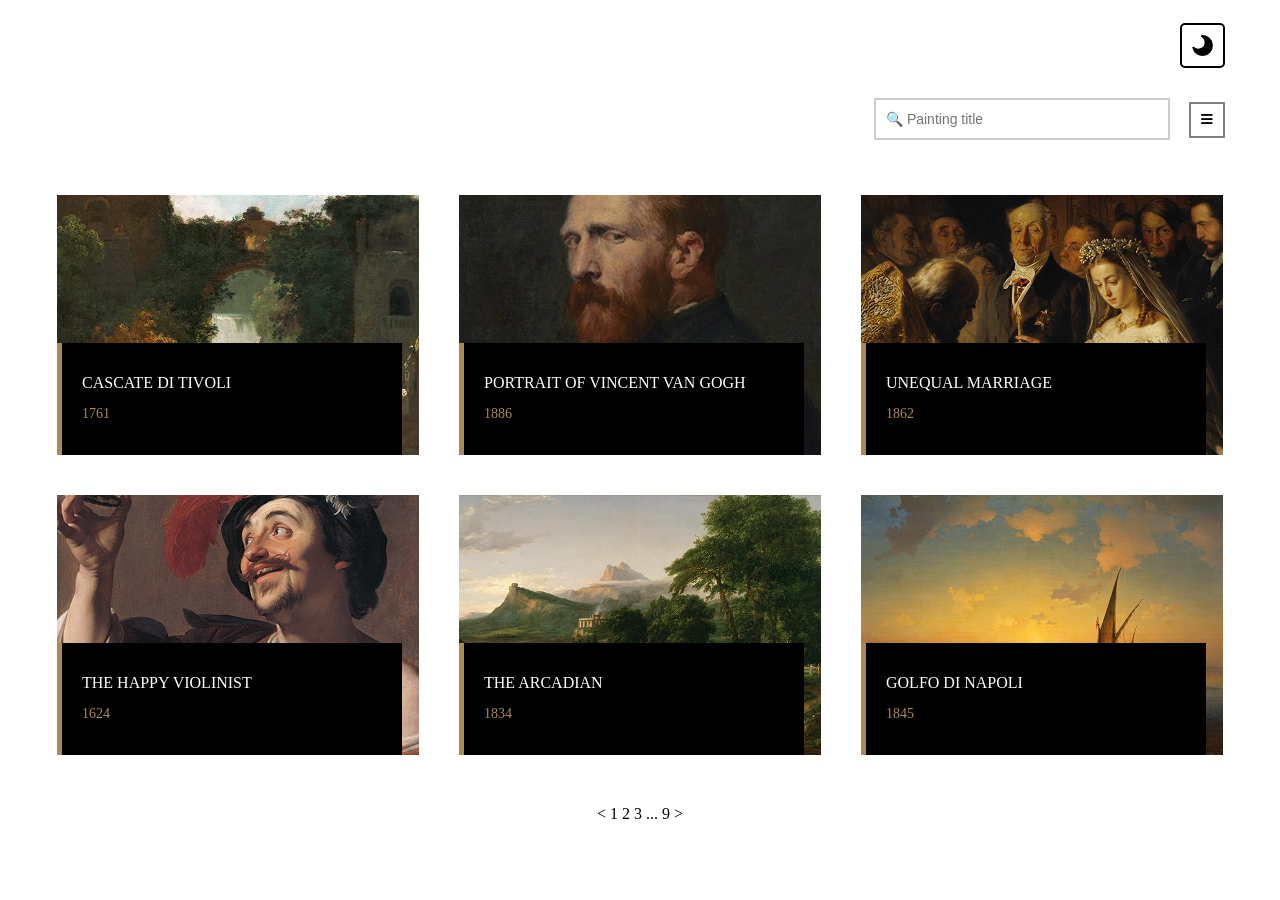
==== index.html @ eb7210d4 "Add files via upload" ====
<!DOCTYPE html>
<html lang="ru">
<head>
    <meta charset="UTF-8">
    <title>Галерея</title>
    <link href='https://fonts.googleapis.com/css?family=Cormorant SC' rel='stylesheet'>
    <link rel="stylesheet" href="style.css">
    <link rel="stylesheet" href="https://cdnjs.cloudflare.com/ajax/libs/font-awesome/6.5.1/css/all.min.css">
</head>
<body>
    <!-- кнопка темы -->
    <div class="top-container">
        <button id="themeBtn" onclick="changeTheme()">
            <img src="media/moon.svg" width="25" id="icon">
        </button>
    </div>
    
    <!-- поиск -->
    <div class="top-container">
        <input type="text" class="search" placeholder="&#128269; Painting title">
        <button class="menu" onclick="toggleMenu()">
            <i class="fas fa-bars"></i>
        </button>
    </div>
    
    <!-- фильтры -->
    <div class="filterBox" id="filterBox" style="display: none;">
        <button class="close" onclick="closeMenu()">x</button>
        <ul>
            <li>ARTIST</li>
            <li>LOCATION</li>
            <li>YEAR</li>
        </ul>
        <a href="#" class="btn">SHOW THE RESULTS</a>
        <a href="#" class="btn2">CLEAR</a>
    </div>
    
    <!-- карточки -->
    <div class="cards">
        
        <div class="card" style="background-image: url('media/image1.png');">
            <div class="info">
                <p class="title">CASCATE DI TIVOLI</p>
                <p class="year">1761</p>
            </div>
        </div>
        
        <div class="card" style="background-image: url('media/image2.png');">
            <div class="info">
                <p class="title">PORTRAIT OF VINCENT VAN GOGH</p>
                <p class="year">1886</p>
            </div>
        </div>
        
        <div class="card" style="background-image: url('media/image3.png');">
            <div class="info">
                <p class="title">UNEQUAL MARRIAGE</p>
                <p class="year">1862</p>
            </div>
        </div>
        
        <div class="card" style="background-image: url('media/image4.png');">
            <div class="info">
                <p class="title">THE HAPPY VIOLINIST</p>
                <p class="year">1624</p>
            </div>
        </div>
        
        <div class="card" style="background-image: url('media/image5.png');">
            <div class="info">
                <p class="title">THE ARCADIAN</p>
                <p class="year">1834</p>
            </div>
        </div>
        
        <div class="card" style="background-image: url('media/image6.png');">
            <div class="info">
                <p class="title">GOLFO DI NAPOLI</p>
                <p class="year">1845</p>
            </div>
        </div>
        
    </div>
    
    <div style="text-align: center; margin: 50px;">
        <p>&lt; 1 2 3 ... 9 &gt;</p>
    </div>
    
    <script src="script.js"></script>
</body>
</html>
---- style.css ----
/* контейнер сверху */
.top-container {
    max-width: 1170px;
    margin: 0 auto;
    padding: 15px 20px;
    text-align: right;
}

/* кнопка */
#themeBtn {
    background: white;
    border: 2px solid black;
    border-radius: 5px;
    cursor: pointer;
    padding: 8px;
    width: 45px;
    height: 45px;
}

#themeBtn:hover {
    background: gray;
}

/* поиск */
.search {
    height: 36px;
    width: 280px;
    font-size: 14px;
    padding-left: 10px;
    border: 2px solid #ccc;
}

.menu {
    height: 36px;
    width: 36px;
    background: white;
    border: 2px solid gray;
    cursor: pointer;
    margin-left: 15px;
}

.menu:hover {
    background: gray;
}

/* фильтры */
.filterBox {
    position: fixed;
    right: 0;
    top: 0;
    height: 100%;
    width: 380px;
    background: white;
    padding: 30px;
}

.close {
    position: absolute;
    right: 20px;
    top: 20px;
    width: 36px;
    height: 36px;
    border: 2px solid #ccc;
    background: white;
    cursor: pointer;
}

.filterBox ul {
    list-style: none;
    margin-top: 80px;
}

.filterBox li {
    padding: 25px 0;
    border-bottom: 1px solid #eee;
    cursor: pointer;
}

.filterBox li:hover {
    color: #AB8956;
}

.btn {
    display: block;
    margin-top: 40px;
    padding: 15px;
    text-align: center;
    border: 2px solid #AB8956;
    color: #AB8956;
    text-decoration: none;
}

.btn:hover {
    background: #AB8956;
    color: white;
}

.btn2 {
    display: block;
    margin-top: 15px;
    padding: 15px;
    text-align: center;
    border: 2px solid #AB8956;
    color: #AB8956;
    text-decoration: none;
}

.btn2:hover {
    background: #AB8956;
    color: white;
}

/* карточки */
.cards {
    display: flex;
    flex-wrap: wrap;
    justify-content: center;
    gap: 40px;
    max-width: 1200px;
    margin: 40px auto;
}

.card {
    width: 362px;
    height: 260px;
    background-size: cover;
    background-position: center;
    display: flex;
    align-items: flex-end;
}

.card:hover {
    transform: scale(0.98);
    border: 5px solid #AB8956;
    border-radius: 15px;
}

.info {
    width: 300px;
    height: 82px;
    background: black;
    color: white;
    padding: 15px 20px;
    border-left: 5px solid #AB8956;
}

.title {
    font-size: 16px;
    margin-bottom: 8px;
}

.year {
    color: #AB8956;
    font-size: 14px;
}

/* темная тема */
body.dark {
    background-color: black !important;
    color: white !important;
}

body.dark #themeBtn {
    background: #333 !important;
    border-color: #555 !important;
}

body.dark .search {
    background: black !important;
    color: white !important;
    border-color: #444 !important;
}

body.dark .menu {
    background: #222 !important;
    border-color: #666 !important;
    color: white !important;
}

body.dark .filterBox {
    background: #1a1a1a !important;
    color: white !important;
}

body.dark .card .info {
    background: black !important;
}
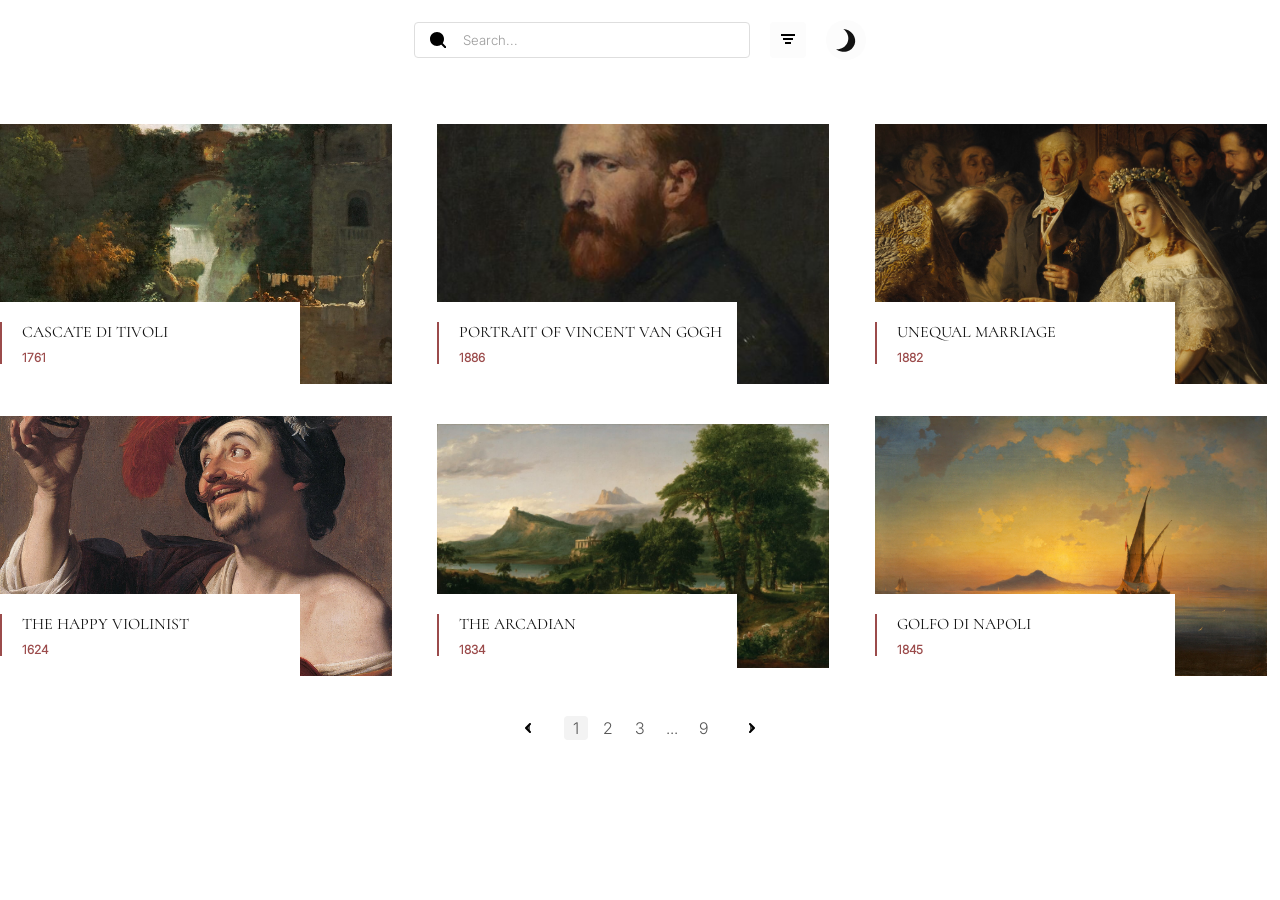
==== commit 4d524119: "Add files via upload" ====
--- a/index.html
+++ b/index.html
@@ -2,90 +2,296 @@
 <html lang="ru">
 <head>
     <meta charset="UTF-8">
-    <title>Галерея</title>
-    <link href='https://fonts.googleapis.com/css?family=Cormorant SC' rel='stylesheet'>
-    <link rel="stylesheet" href="style.css">
-    <link rel="stylesheet" href="https://cdnjs.cloudflare.com/ajax/libs/font-awesome/6.5.1/css/all.min.css">
+    <meta name="viewport" content="width=device-width, initial-scale=1.0">
+    <title>Art Gallery</title>
+    <link rel="stylesheet" href="styles.css">
 </head>
 <body>
-    <!-- кнопка темы -->
-    <div class="top-container">
-        <button id="themeBtn" onclick="changeTheme()">
-            <img src="media/moon.svg" width="25" id="icon">
-        </button>
+
+    <header class="top-bar">
+        <div class="wrap container">
+            <div class="controls">
+                <div class="search-box">
+                    <svg width="16" height="16" viewBox="0 0 16 16" fill="none" xmlns="http://www.w3.org/2000/svg">
+                        <path d="M7 14C10.866 14 14 10.866 14 7C14 3.13401 10.866 0 7 0C3.13401 0 0 3.13401 0 7C0 10.866 3.13401 14 7 14ZM7 12C9.76142 12 12 9.76142 12 7C12 4.23858 9.76142 2 7 2C4.23858 2 2 4.23858 2 7C2 9.76142 4.23858 12 7 12Z" fill="currentColor"/>
+                        <path d="M11.3137 11.3137L15.6569 15.6569" stroke="currentColor" stroke-width="2" stroke-linecap="round"/>
+                    </svg>
+                    <input type="text" placeholder="Search...">
+                </div>
+                
+                <div class="icon-action">
+                    <button id="filter-btn">
+                        <svg width="20" height="20" viewBox="0 0 20 20" fill="none" xmlns="http://www.w3.org/2000/svg">
+                            <path d="M3 5H17V7H3V5ZM5 9H15V11H5V9ZM7 13H13V15H7V13Z" fill="currentColor"/>
+                        </svg>
+                    </button>
+                </div>
+
+                <div class="theme-switch">
+                    <div class="circle-btn">
+                        <button class="btn-theme"></button>
+                    </div>
+                </div>
+            </div>
+        </div>
+    </header>
+
+    <main class="container">
+        <div class="grid">
+            <!-- Card 1 -->
+            <div class="card img-1">
+                <div class="info-panel">
+                    <div class="divider"></div>
+                    <div class="wrapper">
+                        <div class="txt default">
+                            <div class="t-top">Cascate di Tivoli</div>
+                            <div class="t-bot">1761</div>
+                        </div>
+                        <div class="txt hover">
+                            <div class="t-top">Jean-Honore Fragonard</div>
+                            <div class="t-bot">Louvre Museum</div>
+                        </div>
+                    </div>
+                </div>
+                <div class="arrow-indicator">
+                    <svg width="10" height="16" viewBox="0 0 10 16" fill="none" xmlns="http://www.w3.org/2000/svg">
+                        <path d="M1 1L8 8L1 15" stroke="white" stroke-width="2" stroke-linecap="round" stroke-linejoin="round"/>
+                    </svg>
+                </div>
+            </div>
+
+            <!-- Card 2 -->
+            <div class="card img-2">
+                <div class="info-panel">
+                    <div class="divider"></div>
+                    <div class="wrapper">
+                        <div class="txt default">
+                            <div class="t-top">Portrait of Vincent van Gogh</div>
+                            <div class="t-bot">1886</div>
+                        </div>
+                        <div class="txt hover">
+                            <div class="t-top">Jean-Honore Fragonard</div>
+                            <div class="t-bot">Louvre Museum</div>
+                        </div>
+                    </div>
+                </div>
+                <div class="arrow-indicator">
+                    <svg width="10" height="16" viewBox="0 0 10 16" fill="none" xmlns="http://www.w3.org/2000/svg">
+                        <path d="M1 1L8 8L1 15" stroke="white" stroke-width="2" stroke-linecap="round" stroke-linejoin="round"/>
+                    </svg>
+                </div>
+            </div>
+
+            <!-- Card 3 -->
+            <div class="card img-3">
+                <div class="info-panel">
+                    <div class="divider"></div>
+                    <div class="wrapper">
+                        <div class="txt default">
+                            <div class="t-top">Unequal marriage</div>
+                            <div class="t-bot">1882</div>
+                        </div>
+                        <div class="txt hover">
+                            <div class="t-top">Jean-Honore Fragonard</div>
+                            <div class="t-bot">Louvre Museum</div>
+                        </div>
+                    </div>
+                </div>
+                <div class="arrow-indicator">
+                    <svg width="10" height="16" viewBox="0 0 10 16" fill="none" xmlns="http://www.w3.org/2000/svg">
+                        <path d="M1 1L8 8L1 15" stroke="white" stroke-width="2" stroke-linecap="round" stroke-linejoin="round"/>
+                    </svg>
+                </div>
+            </div>
+
+            <!-- Card 4 -->
+            <div class="card img-4">
+                <div class="info-panel">
+                    <div class="divider"></div>
+                    <div class="wrapper">
+                        <div class="txt default">
+                            <div class="t-top">The happy Violinist</div>
+                            <div class="t-bot">1624</div>
+                        </div>
+                        <div class="txt hover">
+                            <div class="t-top">Jean-Honore Fragonard</div>
+                            <div class="t-bot">Louvre Museum</div>
+                        </div>
+                    </div>
+                </div>
+                <div class="arrow-indicator">
+                    <svg width="10" height="16" viewBox="0 0 10 16" fill="none" xmlns="http://www.w3.org/2000/svg">
+                        <path d="M1 1L8 8L1 15" stroke="white" stroke-width="2" stroke-linecap="round" stroke-linejoin="round"/>
+                    </svg>
+                </div>
+            </div>
+
+            <!-- Card 5 -->
+            <div class="card img-5">
+                <div class="info-panel">
+                    <div class="divider"></div>
+                    <div class="wrapper">
+                        <div class="txt default">
+                            <div class="t-top">The Arcadian</div>
+                            <div class="t-bot">1834</div>
+                        </div>
+                        <div class="txt hover">
+                            <div class="t-top">Jean-Honore Fragonard</div>
+                            <div class="t-bot">Louvre Museum</div>
+                        </div>
+                    </div>
+                </div>
+                <div class="arrow-indicator">
+                    <svg width="10" height="16" viewBox="0 0 10 16" fill="none" xmlns="http://www.w3.org/2000/svg">
+                        <path d="M1 1L8 8L1 15" stroke="white" stroke-width="2" stroke-linecap="round" stroke-linejoin="round"/>
+                    </svg>
+                </div>
+            </div>
+
+            <!-- Card 6 -->
+            <div class="card img-6">
+                <div class="info-panel">
+                    <div class="divider"></div>
+                    <div class="wrapper">
+                        <div class="txt default">
+                            <div class="t-top">Golfo di Napoli</div>
+                            <div class="t-bot">1845</div>
+                        </div>
+                        <div class="txt hover">
+                            <div class="t-top">Jean-Honore Fragonard</div>
+                            <div class="t-bot">Louvre Museum</div>
+                        </div>
+                    </div>
+                </div>
+                <div class="arrow-indicator">
+                    <svg width="10" height="16" viewBox="0 0 10 16" fill="none" xmlns="http://www.w3.org/2000/svg">
+                        <path d="M1 1L8 8L1 15" stroke="white" stroke-width="2" stroke-linecap="round" stroke-linejoin="round"/>
+                    </svg>
+                </div>
+            </div>
+        </div>
+
+        <div class="pagination">
+            <ul class="pages">
+                <li class="p-item arrow prev">
+                    <svg width="6" height="10" viewBox="0 0 6 10" fill="none" xmlns="http://www.w3.org/2000/svg">
+                        <path d="M5 1L1 5L5 9" stroke="currentColor" stroke-width="2" stroke-linecap="round" stroke-linejoin="round"/>
+                    </svg>
+                </li>
+                <li class="p-item active"><span>1</span></li>
+                <li class="p-item"><a href="#">2</a></li>
+                <li class="p-item"><a href="#">3</a></li>
+                <li class="p-item dots"><span>...</span></li>
+                <li class="p-item"><a href="#">9</a></li>
+                <li class="p-item arrow next">
+                    <svg width="6" height="10" viewBox="0 0 6 10" fill="none" xmlns="http://www.w3.org/2000/svg">
+                        <path d="M1 1L5 5L1 9" stroke="currentColor" stroke-width="2" stroke-linecap="round" stroke-linejoin="round"/>
+                    </svg>
+                </li>
+            </ul>
+        </div>
+    </main>
+
+    <!-- Filter Overlay -->
+    <div class="overlay" id="filter-overlay">
+        <div class="overlay-head">
+            <button class="close-btn" id="close-filter">
+                <svg width="14" height="14" viewBox="0 0 14 14" fill="none" xmlns="http://www.w3.org/2000/svg">
+                    <path d="M1 1L13 13M1 13L13 1" stroke="currentColor" stroke-width="2" stroke-linecap="round"/>
+                </svg>
+            </button>
+        </div>
+
+        <div class="f-group">
+            <div class="f-header">
+                <span>Artist</span>
+                <div class="toggle-icon"></div>
+            </div>
+            <div class="f-body">
+                <div class="sel-box">
+                    <select>
+                        <option value="" disabled selected>Select the artist</option>
+                        <option value="monet">Claude Monet</option>
+                        <option value="picasso">Pablo Picasso</option>
+                    </select>
+                </div>
+            </div>
+        </div>
+
+        <div class="f-group">
+            <div class="f-header">
+                <span>Location</span>
+                <div class="toggle-icon"></div>
+            </div>
+            <div class="f-body">
+                <div class="sel-box">
+                    <select>
+                        <option value="" disabled selected>Select the location</option>
+                        <option value="louvre">Louvre Museum</option>
+                        <option value="vangogh">Van Gogh Museum</option>
+                        <option value="tretyakov">State Tretyakov Gallery</option>
+                    </select>
+                </div>
+            </div>
+        </div>
+
+        <div class="f-group">
+            <div class="f-header">
+                <span>Years</span>
+                <div class="toggle-icon"></div>
+            </div>
+            <div class="f-body">
+                <div class="year-inputs">
+                    <input type="number" placeholder="From">
+                    <div class="dash">
+                        <svg width="10" height="2" viewBox="0 0 10 2" fill="none" xmlns="http://www.w3.org/2000/svg">
+                            <path d="M0 1H10" stroke="currentColor" stroke-width="2"/>
+                        </svg>
+                    </div>
+                    <input type="number" placeholder="To">
+                </div>
+            </div>
+        </div>
+
+        <div class="overlay-foot">
+            <span class="res-link">Show the results</span>
+            <span class="clear-link">Clear</span>
+        </div>
     </div>
-    
-    <!-- поиск -->
-    <div class="top-container">
-        <input type="text" class="search" placeholder="&#128269; Painting title">
-        <button class="menu" onclick="toggleMenu()">
-            <i class="fas fa-bars"></i>
-        </button>
-    </div>
-    
-    <!-- фильтры -->
-    <div class="filterBox" id="filterBox" style="display: none;">
-        <button class="close" onclick="closeMenu()">x</button>
-        <ul>
-            <li>ARTIST</li>
-            <li>LOCATION</li>
-            <li>YEAR</li>
-        </ul>
-        <a href="#" class="btn">SHOW THE RESULTS</a>
-        <a href="#" class="btn2">CLEAR</a>
-    </div>
-    
-    <!-- карточки -->
-    <div class="cards">
+
+    <script>
+        // Simple JS for interaction (if needed, otherwise structure is ready)
+        const filterBtn = document.getElementById('filter-btn');
+        const closeFilter = document.getElementById('close-filter');
+        const overlay = document.getElementById('filter-overlay');
+        const themeBtn = document.querySelector('.btn-theme');
+        const body = document.body;
+
+        if(filterBtn) {
+            filterBtn.addEventListener('click', () => {
+                overlay.classList.add('active');
+            });
+        }
+
+        if(closeFilter) {
+            closeFilter.addEventListener('click', () => {
+                overlay.classList.remove('active');
+            });
+        }
+
+        if(themeBtn) {
+            themeBtn.addEventListener('click', () => {
+                body.classList.toggle('darkTheme');
+            });
+        }
         
-        <div class="card" style="background-image: url('media/image1.png');">
-            <div class="info">
-                <p class="title">CASCATE DI TIVOLI</p>
-                <p class="year">1761</p>
-            </div>
-        </div>
-        
-        <div class="card" style="background-image: url('media/image2.png');">
-            <div class="info">
-                <p class="title">PORTRAIT OF VINCENT VAN GOGH</p>
-                <p class="year">1886</p>
-            </div>
-        </div>
-        
-        <div class="card" style="background-image: url('media/image3.png');">
-            <div class="info">
-                <p class="title">UNEQUAL MARRIAGE</p>
-                <p class="year">1862</p>
-            </div>
-        </div>
-        
-        <div class="card" style="background-image: url('media/image4.png');">
-            <div class="info">
-                <p class="title">THE HAPPY VIOLINIST</p>
-                <p class="year">1624</p>
-            </div>
-        </div>
-        
-        <div class="card" style="background-image: url('media/image5.png');">
-            <div class="info">
-                <p class="title">THE ARCADIAN</p>
-                <p class="year">1834</p>
-            </div>
-        </div>
-        
-        <div class="card" style="background-image: url('media/image6.png');">
-            <div class="info">
-                <p class="title">GOLFO DI NAPOLI</p>
-                <p class="year">1845</p>
-            </div>
-        </div>
-        
-    </div>
-    
-    <div style="text-align: center; margin: 50px;">
-        <p>&lt; 1 2 3 ... 9 &gt;</p>
-    </div>
-    
-    <script src="script.js"></script>
+        // Accordion logic for filters
+        const headers = document.querySelectorAll('.f-header');
+        headers.forEach(header => {
+            header.addEventListener('click', () => {
+                header.parentElement.classList.toggle('active');
+            });
+        });
+    </script>
 </body>
 </html>
--- a/styles.css
+++ b/styles.css
@@ -0,0 +1,794 @@
+@font-face {
+  font-family: "CormorantSC";
+  src: url(fonts/CormorantSC/CormorantSC-Regular.ttf);
+  font-weight: normal;
+  font-style: normal;
+}
+
+@font-face {
+  font-family: "Inter";
+  src: url(fonts/Inter/Inter_18pt-Light.ttf);
+  font-weight: normal;
+  font-style: normal;
+}
+
+* {
+  margin: 0;
+  padding: 0;
+  box-sizing: border-box;
+}
+
+body {
+  height: 896px;
+  background-color: #ffffff;
+  transition: background-color 0.3s;
+}
+
+/* Dark Theme Overrides with NEW classes */
+body.darkTheme {
+  background-color: #121212;
+}
+
+body.darkTheme .circle-btn {
+  background-color: #1A1818;
+}
+
+body.darkTheme .btn-theme::before {
+  background-image: url(images/ligth-theme-icon.svg);
+}
+
+body.darkTheme .search-box svg {
+  fill: #DEDEDE;
+}
+
+body.darkTheme .search-box input {
+  background-color: #1A1818;
+  border: none;
+  caret-color: #DEDEDE;
+}
+
+body.darkTheme .search-box input::placeholder {
+  color: #575757;
+}
+
+body.darkTheme .search-box input:focus {
+  border: 1px solid #DEDEDE;
+}
+
+body.darkTheme .search-box input:focus::placeholder {
+  color: transparent;
+}
+
+body.darkTheme .icon-action button {
+  background-color: #1A1818;
+}
+
+body.darkTheme .icon-action button svg {
+  fill: #DEDEDE;
+}
+
+body.darkTheme .icon-action button:hover {
+  background-color: rgba(205, 205, 205, 0.05);
+}
+
+body.darkTheme .info-panel {
+  background-color: #121212 !important;
+}
+
+body.darkTheme .info-panel .divider {
+  border-color: #AB8956 !important;
+}
+
+body.darkTheme .info-panel .t-top {
+  color: #DEDEDE !important;
+}
+
+body.darkTheme .info-panel .t-bot {
+  color: #AB8956 !important;
+}
+
+body.darkTheme .arrow-indicator {
+  background-color: #AB8956 !important;
+}
+
+body.darkTheme .p-item:hover {
+  border-color: #575757 !important;
+}
+
+body.darkTheme .p-item a, 
+body.darkTheme .p-item span {
+  color: #DEDEDE !important;
+}
+
+body.darkTheme .p-item.active {
+  background-color: #1A1818;
+}
+
+body.darkTheme .p-item.arrow svg {
+  fill: #DEDEDE;
+}
+
+body.darkTheme .p-item.arrow:hover {
+  background-color: #1A1818;
+}
+
+body.darkTheme .p-item.arrow:hover svg {
+  fill: #ffffff;
+}
+
+body.darkTheme .overlay {
+  background-color: #121212;
+}
+
+body.darkTheme .overlay .close-btn svg {
+  fill: #DEDEDE;
+}
+
+body.darkTheme .overlay .f-header span {
+  color: #DEDEDE;
+}
+
+body.darkTheme .overlay .toggle-icon::before {
+  filter: brightness(0) saturate(100%) invert(80%) sepia(0%) saturate(0%) hue-rotate(256deg) brightness(110%) contrast(98%);
+}
+
+body.darkTheme .overlay .res-link {
+  color: #DEDEDE;
+}
+
+body.darkTheme .overlay .res-link:hover {
+  color: #ffffff;
+}
+
+body.darkTheme .overlay .clear-link {
+  color: #575757;
+}
+
+body.darkTheme .overlay select {
+  background-color: #1A1818 !important;
+  border: none;
+}
+
+body.darkTheme .overlay select:focus {
+  border: 1px solid #DEDEDE !important;
+}
+
+body.darkTheme .overlay select option {
+  color: #DEDEDE !important;
+}
+
+body.darkTheme .overlay select:has(option:checked[disabled]) {
+  color: #575757 !important;
+}
+
+body.darkTheme .overlay input {
+  background-color: #1A1818;
+  border: none !important;
+  color: #DEDEDE !important;
+}
+
+body.darkTheme .overlay input::placeholder {
+  color: #575757 !important;
+}
+
+body.darkTheme .overlay input:focus {
+  border: 1px solid #DEDEDE !important;
+  caret-color: #DEDEDE;
+}
+
+body.darkTheme .overlay .dash svg {
+  fill: #575757 !important;
+}
+
+/* Layout & Header */
+header {
+  width: 100%;
+}
+
+main {
+  width: 100%;
+  margin-top: 44px;
+}
+
+.top-bar {
+  display: flex;
+  justify-content: end;
+  align-items: center;
+  width: 100%;
+  height: 80px;
+}
+
+.wrap {
+  display: flex;
+  max-width: 1336px;
+  margin: 0 auto;
+}
+
+@media (min-width: 768px) and (max-width: 1023px) {
+  .wrap {
+    padding: 0 20px;
+  }
+}
+
+.controls {
+  display: flex;
+  align-items: center;
+  margin-left: auto;
+}
+
+.circle-btn {
+  width: 40px;
+  height: 40px;
+  border-radius: 50%;
+  background-color: #FCFCFC;
+  margin-left: 20px;
+}
+
+@media (min-width: 320px) and (max-width: 767px) {
+  .circle-btn {
+    margin-right: 20px;
+  }
+}
+
+.btn-theme {
+  width: 100%;
+  height: 100%;
+  border: 0;
+  background-color: transparent;
+  cursor: pointer;
+}
+
+.btn-theme::before {
+  content: "";
+  display: block;
+  background: url(images/dark-theme-icon.svg) center center no-repeat;
+  width: 100%;
+  height: 100%;
+}
+
+/* Search & Icons */
+.search-box {
+  display: flex;
+  align-items: center;
+  position: relative;
+  width: 336px;
+  height: 36px;
+}
+
+@media (min-width: 768px) and (max-width: 1023px) {
+  .search-box {
+    width: 296px;
+  }
+}
+
+@media (min-width: 320px) and (max-width: 767px) {
+  .search-box {
+    width: 224px;
+    height: 33px;
+  }
+}
+
+.search-box svg {
+  fill: #575757;
+  position: absolute;
+  left: 16px;
+}
+
+.search-box input {
+  width: 100%;
+  height: 100%;
+  border: 1px solid #DEDEDE;
+  border-radius: 4px;
+  color: #575757;
+  outline: none;
+  padding-left: 48px;
+  font-family: "Inter";
+}
+
+.search-box input::placeholder {
+  color: #9C9C9C;
+  font-weight: 300;
+}
+
+.search-box input:focus {
+  border: 1px solid #575757;
+}
+
+.search-box input:focus::placeholder {
+  color: transparent;
+}
+
+.icon-action {
+  width: 36px;
+  height: 36px;
+  margin-left: 20px;
+}
+
+@media (min-width: 320px) and (max-width: 767px) {
+  .icon-action {
+    margin-right: auto;
+  }
+}
+
+.icon-action button {
+  width: 100%;
+  height: 100%;
+  border: 0;
+  border-radius: 4px;
+  background-color: #FCFCFC;
+  cursor: pointer;
+}
+
+.icon-action button svg {
+  fill: #575757;
+}
+
+.icon-action button:hover, 
+.icon-action button:active {
+  background-color: rgba(18, 18, 18, 0.05);
+}
+
+/* Grid Gallery */
+.grid {
+  display: grid;
+  grid-template-columns: repeat(3, 1fr);
+  gap: 32px;
+  margin: 20px auto;
+}
+
+@media (min-width: 768px) and (max-width: 1023px) {
+  .grid {
+    grid-template-columns: repeat(2, 1fr);
+    gap: 24px;
+  }
+}
+
+@media (min-width: 320px) and (max-width: 767px) {
+  .grid {
+    grid-template-columns: repeat(1, 1fr);
+    gap: 20px;
+  }
+}
+
+.grid .card {
+  display: flex;
+  flex-direction: row;
+  width: 392px;
+  height: 260px;
+  overflow: hidden;
+  transition: background-size 0.4s ease-in-out;
+}
+
+@media (min-width: 768px) and (max-width: 1023px) {
+  .grid .card {
+    width: 352px;
+    height: 220px;
+  }
+}
+
+@media (min-width: 320px) and (max-width: 767px) {
+  .grid .card {
+    width: 280px;
+    height: 185px;
+  }
+}
+
+.grid .card .info-panel {
+  display: flex;
+  align-items: center;
+  width: 300px;
+  height: 82px;
+  margin-top: auto;
+  background-color: #ffffff;
+}
+
+@media (min-width: 768px) and (max-width: 1023px) {
+  .grid .card .info-panel {
+    height: 66px;
+  }
+}
+
+@media (min-width: 320px) and (max-width: 767px) {
+  .grid .card .info-panel {
+    width: 236px;
+    height: 45px;
+  }
+}
+
+.grid .card .info-panel .divider {
+  display: flex;
+  flex-direction: column;
+  width: 0;
+  height: 42px;
+  border-left: 2px solid #9B4B4B;
+}
+
+@media (min-width: 320px) and (max-width: 1023px) {
+  .grid .card .info-panel .divider {
+    display: none;
+  }
+}
+
+.grid .card .info-panel .wrapper {
+  position: relative;
+  height: 42px;
+  display: flex;
+  align-items: center;
+  width: 100%;
+  padding-left: 20px;
+}
+
+.grid .card .info-panel .wrapper .txt {
+  transition: all 0.4s ease-in-out;
+  text-transform: uppercase;
+}
+
+.grid .card .info-panel .wrapper .txt .t-top {
+  color: #121212;
+  font-family: "CormorantSC";
+  font-size: 16px;
+  font-weight: 500;
+}
+
+@media (min-width: 320px) and (max-width: 767px) {
+  .grid .card .info-panel .wrapper .txt .t-top {
+    font-size: 12px;
+  }
+}
+
+.grid .card .info-panel .wrapper .txt .t-bot {
+  color: #9B4B4B;
+  margin-top: 8px;
+  font-family: "Inter";
+  font-size: 12px;
+  font-weight: 700;
+}
+
+@media (min-width: 320px) and (max-width: 767px) {
+  .grid .card .info-panel .wrapper .txt .t-bot {
+    font-size: 8px;
+  }
+}
+
+.grid .card .info-panel .wrapper .hover {
+  position: absolute;
+  left: -240px;
+}
+
+.grid .card .arrow-indicator {
+  display: none;
+  margin-top: auto;
+  width: 24px;
+  height: 66px;
+  background-color: #9B4B4B;
+  align-items: center;
+  justify-content: center;
+}
+
+@media (min-width: 768px) and (max-width: 1023px) {
+  .grid .card .arrow-indicator {
+    display: flex;
+  }
+}
+
+@media (min-width: 320px) and (max-width: 767px) {
+  .grid .card .arrow-indicator {
+    display: flex;
+    height: 45px;
+  }
+}
+
+/* Background Images */
+.grid .img-1 {
+  background: url(images/f49bec9ef94105769c5969db8bc459c20be3a66c.jpg) center center no-repeat;
+  background-size: 100%;
+}
+
+.grid .img-2 {
+  background: url(images/a620c83a30041806c02383698867e6cd4f1f5dd7.png) center center no-repeat;
+  background-size: 100%;
+}
+
+.grid .img-3 {
+  background: url(images/db133ac3df0e232f4ee4e8f4816ca35733ccc797.png) center center no-repeat;
+  background-size: 100%;
+}
+
+.grid .img-4 {
+  background: url(images/7c9d13f757a143713d49c7f4c8d96673301434bb.png) center center no-repeat;
+  background-size: 100%;
+}
+
+.grid .img-5 {
+  background: url(images/13d7753c52bcaaa02eecf2582616967a20d27eab.jpg) center center no-repeat;
+  background-size: 100%;
+}
+
+.grid .img-6 {
+  background: url(images/ade2b898a8ddfc476ed8dffb69384d85115b89e2.jpg) center center no-repeat;
+  background-size: 100%;
+}
+
+/* Hover Effects */
+.grid .card:hover {
+  background-size: 105%;
+}
+
+.grid .card:hover .default {
+  transform: translateY(80px);
+}
+
+.grid .card:hover .hover {
+  transform: translateX(260px);
+}
+
+/* Pagination */
+.pagination {
+  display: flex;
+  justify-content: center;
+  margin-top: 40px;
+}
+
+.pagination .pages {
+  display: flex;
+  align-items: center;
+  list-style: none;
+}
+
+.pagination .pages .p-item {
+  display: flex;
+  justify-content: center;
+  align-items: center;
+  width: 24px;
+  height: 24px;
+  margin: 0 4px;
+}
+
+.pagination .pages .p-item:hover:not(.arrow, .dots, .active) {
+  font-weight: 500;
+  border-bottom: 1px solid #9C9C9C;
+}
+
+.pagination .pages .p-item a,
+.pagination .pages .p-item span {
+  text-decoration: none;
+  font-family: "Inter";
+  font-size: 16px;
+  font-weight: 300;
+  color: #575757;
+}
+
+.pagination .pages .p-item.active {
+  background-color: rgba(18, 18, 18, 0.05);
+  border-radius: 4px;
+}
+
+.pagination .pages .p-item.active a {
+  font-weight: 600;
+}
+
+.pagination .pages .p-item.arrow svg {
+  fill: #575757;
+}
+
+.pagination .pages .p-item.arrow:hover {
+  background-color: rgba(18, 18, 18, 0.05);
+  border-radius: 4px;
+}
+
+.pagination .pages .p-item.arrow:hover svg {
+  fill: #121212;
+}
+
+.pagination .pages .p-item.arrow.prev {
+  margin-right: 20px;
+}
+
+.pagination .pages .p-item.arrow.next {
+  margin-left: 20px;
+}
+
+/* Filter Overlay */
+.overlay {
+  display: flex;
+  flex-direction: column;
+  position: fixed;
+  background-color: #FCFCFC;
+  top: 0;
+  right: 0;
+  transform: translateX(100%);
+  width: 100%;
+  max-width: 492px;
+  height: 100%;
+  padding: 50px 50px 10px 50px;
+  z-index: 9999;
+  transition: transform 0.4s ease-in-out;
+}
+
+@media (min-width: 320px) and (max-width: 767px) {
+  .overlay {
+    width: calc(100vw - 40px);
+    padding: 40px 20px 40px 20px;
+  }
+}
+
+.overlay.active {
+  transform: translateX(0);
+}
+
+.overlay .overlay-head {
+  display: flex;
+  justify-content: end;
+  text-align: right;
+  margin-bottom: 100px;
+}
+
+.overlay .overlay-head .close-btn {
+  display: flex;
+  align-items: center;
+  justify-content: center;
+  width: 20px;
+  height: 20px;
+  background: none;
+  border: none;
+  cursor: pointer;
+}
+
+.overlay .overlay-head .close-btn svg {
+  fill: #575757;
+}
+
+.overlay .f-group {
+  margin-bottom: 32px;
+}
+
+.overlay .f-group.active .f-body {
+  max-height: 60px;
+  visibility: visible;
+}
+
+.overlay .f-group.active .toggle-icon::before {
+  background-image: url(images/Vector.svg) !important;
+}
+
+.overlay .f-group .f-header {
+  display: flex;
+  justify-content: space-between;
+  align-items: center;
+  cursor: pointer;
+}
+
+.overlay .f-group .f-header span {
+  color: #121212;
+  text-transform: uppercase;
+  font-family: "CormorantSC";
+  font-size: 16px;
+}
+
+.overlay .f-group .f-header .toggle-icon {
+  display: flex;
+  width: 20px;
+  height: 20px;
+  cursor: pointer;
+}
+
+.overlay .f-group .f-header .toggle-icon::before {
+  content: " ";
+  background: url(images/Vector1.svg) center center no-repeat;
+  width: 20px;
+  height: 20px;
+}
+
+.overlay .f-group .f-body {
+  max-height: 0;
+  visibility: hidden;
+  overflow: hidden;
+  transition: max-height 0.2s ease-out, visibility 0.2s;
+}
+
+.overlay .f-group .f-body .sel-box {
+  margin-top: 24px;
+}
+
+.overlay .f-group .f-body .sel-box select {
+  width: 320px;
+  height: 36px;
+  border-color: #DEDEDE;
+  border-radius: 4px;
+  outline: none;
+  appearance: none;
+  background: url(images/Vector2.svg) right 20px top 50% no-repeat;
+  padding-left: 16px;
+  font-size: 14px;
+  font-family: "Inter";
+}
+
+.overlay .f-group .f-body .sel-box select:focus {
+  border-color: #575757;
+}
+
+.overlay .f-group .f-body .sel-box select option {
+  color: #575757;
+}
+
+.overlay .f-group .f-body .sel-box select:has(option:checked[disabled]) {
+  color: #9C9C9C;
+}
+
+@media (min-width: 320px) and (max-width: 767px) {
+  .overlay .f-group .f-body .sel-box select {
+    width: 240px;
+    height: 33px;
+  }
+}
+
+.overlay .f-group .f-body .year-inputs {
+  display: flex;
+  align-items: center;
+  gap: 8px;
+  margin-top: 24px;
+}
+
+.overlay .f-group .f-body .year-inputs input {
+  width: 67px;
+  height: 36px;
+  padding: 0 16px;
+  border: 1px solid #DEDEDE;
+  border-radius: 4px;
+  color: #575757;
+  outline: none;
+  font-size: 14px;
+  font-family: "Inter";
+  font-weight: 300;
+}
+
+.overlay .f-group .f-body .year-inputs input::placeholder {
+  color: #9C9C9C;
+}
+
+.overlay .f-group .f-body .year-inputs input:focus {
+  border-color: #575757;
+}
+
+.overlay .f-group .f-body .year-inputs input::-webkit-outer-spin-button, 
+.overlay .f-group .f-body .year-inputs input::-webkit-inner-spin-button {
+  appearance: none;
+}
+
+.overlay .f-group .f-body .year-inputs .dash {
+  display: flex;
+  align-items: center;
+}
+
+.overlay .f-group .f-body .year-inputs .dash svg {
+  fill: #9C9C9C;
+}
+
+.overlay .overlay-foot {
+  display: flex;
+  justify-content: space-between;
+  margin-top: auto;
+  padding-bottom: 20px;
+  text-transform: uppercase;
+  font-family: "Inter";
+  font-size: 12px;
+  font-weight: 700;
+}
+
+.overlay .overlay-foot .res-link {
+  cursor: pointer;
+  text-decoration: underline;
+  text-underline-offset: 2px;
+  color: #575757;
+}
+
+.overlay .overlay-foot .res-link:hover {
+  color: #121212;
+}
+
+.overlay .overlay-foot .clear-link {
+  cursor: pointer;
+  text-decoration: underline;
+  text-underline-offset: 2px;
+  color: #9C9C9C;
+}
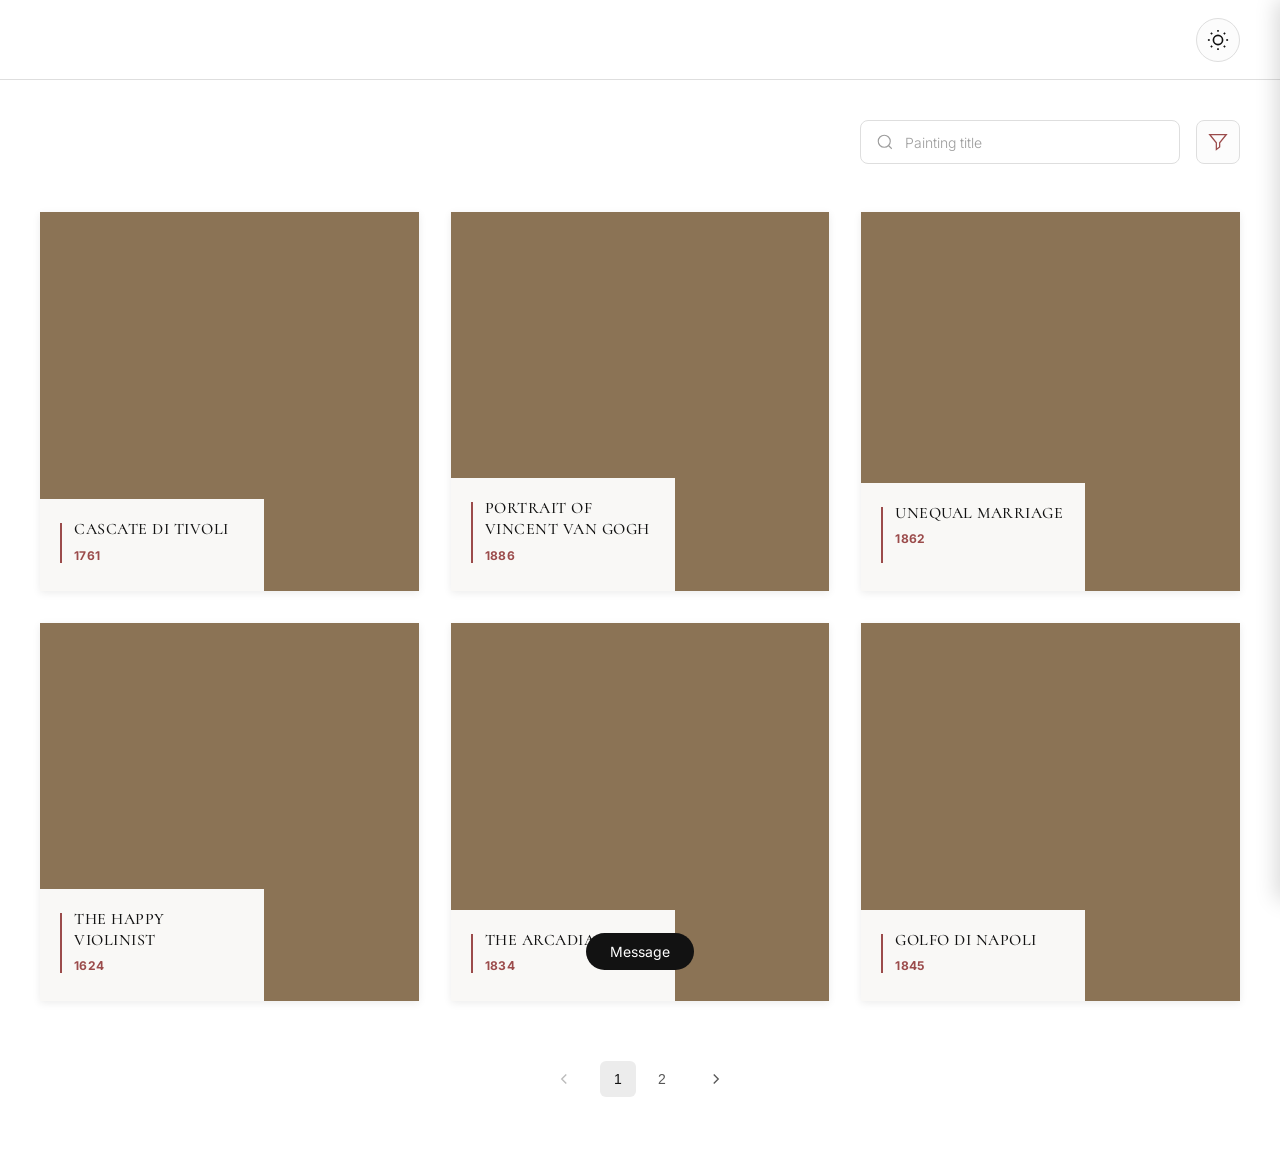
==== commit a9c555a7: "Rename ivanov 3.html to index.html" ====
--- a/index.html
+++ b/index.html
@@ -1,297 +1,1298 @@
-<!DOCTYPE html>
-<html lang="ru">
-<head>
-    <meta charset="UTF-8">
-    <meta name="viewport" content="width=device-width, initial-scale=1.0">
-    <title>Art Gallery</title>
-    <link rel="stylesheet" href="styles.css">
-</head>
-<body>
-
-    <header class="top-bar">
-        <div class="wrap container">
-            <div class="controls">
-                <div class="search-box">
-                    <svg width="16" height="16" viewBox="0 0 16 16" fill="none" xmlns="http://www.w3.org/2000/svg">
-                        <path d="M7 14C10.866 14 14 10.866 14 7C14 3.13401 10.866 0 7 0C3.13401 0 0 3.13401 0 7C0 10.866 3.13401 14 7 14ZM7 12C9.76142 12 12 9.76142 12 7C12 4.23858 9.76142 2 7 2C4.23858 2 2 4.23858 2 7C2 9.76142 4.23858 12 7 12Z" fill="currentColor"/>
-                        <path d="M11.3137 11.3137L15.6569 15.6569" stroke="currentColor" stroke-width="2" stroke-linecap="round"/>
-                    </svg>
-                    <input type="text" placeholder="Search...">
-                </div>
-                
-                <div class="icon-action">
-                    <button id="filter-btn">
-                        <svg width="20" height="20" viewBox="0 0 20 20" fill="none" xmlns="http://www.w3.org/2000/svg">
-                            <path d="M3 5H17V7H3V5ZM5 9H15V11H5V9ZM7 13H13V15H7V13Z" fill="currentColor"/>
-                        </svg>
-                    </button>
-                </div>
-
-                <div class="theme-switch">
-                    <div class="circle-btn">
-                        <button class="btn-theme"></button>
-                    </div>
-                </div>
-            </div>
-        </div>
-    </header>
-
-    <main class="container">
-        <div class="grid">
-            <!-- Card 1 -->
-            <div class="card img-1">
-                <div class="info-panel">
-                    <div class="divider"></div>
-                    <div class="wrapper">
-                        <div class="txt default">
-                            <div class="t-top">Cascate di Tivoli</div>
-                            <div class="t-bot">1761</div>
-                        </div>
-                        <div class="txt hover">
-                            <div class="t-top">Jean-Honore Fragonard</div>
-                            <div class="t-bot">Louvre Museum</div>
-                        </div>
-                    </div>
-                </div>
-                <div class="arrow-indicator">
-                    <svg width="10" height="16" viewBox="0 0 10 16" fill="none" xmlns="http://www.w3.org/2000/svg">
-                        <path d="M1 1L8 8L1 15" stroke="white" stroke-width="2" stroke-linecap="round" stroke-linejoin="round"/>
-                    </svg>
-                </div>
-            </div>
-
-            <!-- Card 2 -->
-            <div class="card img-2">
-                <div class="info-panel">
-                    <div class="divider"></div>
-                    <div class="wrapper">
-                        <div class="txt default">
-                            <div class="t-top">Portrait of Vincent van Gogh</div>
-                            <div class="t-bot">1886</div>
-                        </div>
-                        <div class="txt hover">
-                            <div class="t-top">Jean-Honore Fragonard</div>
-                            <div class="t-bot">Louvre Museum</div>
-                        </div>
-                    </div>
-                </div>
-                <div class="arrow-indicator">
-                    <svg width="10" height="16" viewBox="0 0 10 16" fill="none" xmlns="http://www.w3.org/2000/svg">
-                        <path d="M1 1L8 8L1 15" stroke="white" stroke-width="2" stroke-linecap="round" stroke-linejoin="round"/>
-                    </svg>
-                </div>
-            </div>
-
-            <!-- Card 3 -->
-            <div class="card img-3">
-                <div class="info-panel">
-                    <div class="divider"></div>
-                    <div class="wrapper">
-                        <div class="txt default">
-                            <div class="t-top">Unequal marriage</div>
-                            <div class="t-bot">1882</div>
-                        </div>
-                        <div class="txt hover">
-                            <div class="t-top">Jean-Honore Fragonard</div>
-                            <div class="t-bot">Louvre Museum</div>
-                        </div>
-                    </div>
-                </div>
-                <div class="arrow-indicator">
-                    <svg width="10" height="16" viewBox="0 0 10 16" fill="none" xmlns="http://www.w3.org/2000/svg">
-                        <path d="M1 1L8 8L1 15" stroke="white" stroke-width="2" stroke-linecap="round" stroke-linejoin="round"/>
-                    </svg>
-                </div>
-            </div>
-
-            <!-- Card 4 -->
-            <div class="card img-4">
-                <div class="info-panel">
-                    <div class="divider"></div>
-                    <div class="wrapper">
-                        <div class="txt default">
-                            <div class="t-top">The happy Violinist</div>
-                            <div class="t-bot">1624</div>
-                        </div>
-                        <div class="txt hover">
-                            <div class="t-top">Jean-Honore Fragonard</div>
-                            <div class="t-bot">Louvre Museum</div>
-                        </div>
-                    </div>
-                </div>
-                <div class="arrow-indicator">
-                    <svg width="10" height="16" viewBox="0 0 10 16" fill="none" xmlns="http://www.w3.org/2000/svg">
-                        <path d="M1 1L8 8L1 15" stroke="white" stroke-width="2" stroke-linecap="round" stroke-linejoin="round"/>
-                    </svg>
-                </div>
-            </div>
-
-            <!-- Card 5 -->
-            <div class="card img-5">
-                <div class="info-panel">
-                    <div class="divider"></div>
-                    <div class="wrapper">
-                        <div class="txt default">
-                            <div class="t-top">The Arcadian</div>
-                            <div class="t-bot">1834</div>
-                        </div>
-                        <div class="txt hover">
-                            <div class="t-top">Jean-Honore Fragonard</div>
-                            <div class="t-bot">Louvre Museum</div>
-                        </div>
-                    </div>
-                </div>
-                <div class="arrow-indicator">
-                    <svg width="10" height="16" viewBox="0 0 10 16" fill="none" xmlns="http://www.w3.org/2000/svg">
-                        <path d="M1 1L8 8L1 15" stroke="white" stroke-width="2" stroke-linecap="round" stroke-linejoin="round"/>
-                    </svg>
-                </div>
-            </div>
-
-            <!-- Card 6 -->
-            <div class="card img-6">
-                <div class="info-panel">
-                    <div class="divider"></div>
-                    <div class="wrapper">
-                        <div class="txt default">
-                            <div class="t-top">Golfo di Napoli</div>
-                            <div class="t-bot">1845</div>
-                        </div>
-                        <div class="txt hover">
-                            <div class="t-top">Jean-Honore Fragonard</div>
-                            <div class="t-bot">Louvre Museum</div>
-                        </div>
-                    </div>
-                </div>
-                <div class="arrow-indicator">
-                    <svg width="10" height="16" viewBox="0 0 10 16" fill="none" xmlns="http://www.w3.org/2000/svg">
-                        <path d="M1 1L8 8L1 15" stroke="white" stroke-width="2" stroke-linecap="round" stroke-linejoin="round"/>
-                    </svg>
-                </div>
-            </div>
-        </div>
-
-        <div class="pagination">
-            <ul class="pages">
-                <li class="p-item arrow prev">
-                    <svg width="6" height="10" viewBox="0 0 6 10" fill="none" xmlns="http://www.w3.org/2000/svg">
-                        <path d="M5 1L1 5L5 9" stroke="currentColor" stroke-width="2" stroke-linecap="round" stroke-linejoin="round"/>
-                    </svg>
-                </li>
-                <li class="p-item active"><span>1</span></li>
-                <li class="p-item"><a href="#">2</a></li>
-                <li class="p-item"><a href="#">3</a></li>
-                <li class="p-item dots"><span>...</span></li>
-                <li class="p-item"><a href="#">9</a></li>
-                <li class="p-item arrow next">
-                    <svg width="6" height="10" viewBox="0 0 6 10" fill="none" xmlns="http://www.w3.org/2000/svg">
-                        <path d="M1 1L5 5L1 9" stroke="currentColor" stroke-width="2" stroke-linecap="round" stroke-linejoin="round"/>
-                    </svg>
-                </li>
-            </ul>
-        </div>
-    </main>
-
-    <!-- Filter Overlay -->
-    <div class="overlay" id="filter-overlay">
-        <div class="overlay-head">
-            <button class="close-btn" id="close-filter">
-                <svg width="14" height="14" viewBox="0 0 14 14" fill="none" xmlns="http://www.w3.org/2000/svg">
-                    <path d="M1 1L13 13M1 13L13 1" stroke="currentColor" stroke-width="2" stroke-linecap="round"/>
-                </svg>
-            </button>
-        </div>
-
-        <div class="f-group">
-            <div class="f-header">
-                <span>Artist</span>
-                <div class="toggle-icon"></div>
-            </div>
-            <div class="f-body">
-                <div class="sel-box">
-                    <select>
-                        <option value="" disabled selected>Select the artist</option>
-                        <option value="monet">Claude Monet</option>
-                        <option value="picasso">Pablo Picasso</option>
-                    </select>
-                </div>
-            </div>
-        </div>
-
-        <div class="f-group">
-            <div class="f-header">
-                <span>Location</span>
-                <div class="toggle-icon"></div>
-            </div>
-            <div class="f-body">
-                <div class="sel-box">
-                    <select>
-                        <option value="" disabled selected>Select the location</option>
-                        <option value="louvre">Louvre Museum</option>
-                        <option value="vangogh">Van Gogh Museum</option>
-                        <option value="tretyakov">State Tretyakov Gallery</option>
-                    </select>
-                </div>
-            </div>
-        </div>
-
-        <div class="f-group">
-            <div class="f-header">
-                <span>Years</span>
-                <div class="toggle-icon"></div>
-            </div>
-            <div class="f-body">
-                <div class="year-inputs">
-                    <input type="number" placeholder="From">
-                    <div class="dash">
-                        <svg width="10" height="2" viewBox="0 0 10 2" fill="none" xmlns="http://www.w3.org/2000/svg">
-                            <path d="M0 1H10" stroke="currentColor" stroke-width="2"/>
-                        </svg>
-                    </div>
-                    <input type="number" placeholder="To">
-                </div>
-            </div>
-        </div>
-
-        <div class="overlay-foot">
-            <span class="res-link">Show the results</span>
-            <span class="clear-link">Clear</span>
-        </div>
-    </div>
-
-    <script>
-        // Simple JS for interaction (if needed, otherwise structure is ready)
-        const filterBtn = document.getElementById('filter-btn');
-        const closeFilter = document.getElementById('close-filter');
-        const overlay = document.getElementById('filter-overlay');
-        const themeBtn = document.querySelector('.btn-theme');
-        const body = document.body;
-
-        if(filterBtn) {
-            filterBtn.addEventListener('click', () => {
-                overlay.classList.add('active');
-            });
-        }
-
-        if(closeFilter) {
-            closeFilter.addEventListener('click', () => {
-                overlay.classList.remove('active');
-            });
-        }
-
-        if(themeBtn) {
-            themeBtn.addEventListener('click', () => {
-                body.classList.toggle('darkTheme');
-            });
-        }
-        
-        // Accordion logic for filters
-        const headers = document.querySelectorAll('.f-header');
-        headers.forEach(header => {
-            header.addEventListener('click', () => {
-                header.parentElement.classList.toggle('active');
-            });
-        });
-    </script>
-</body>
-</html>+<!DOCTYPE html>
+<html lang="ru">
+<head>
+    <meta charset="UTF-8">
+    <meta name="viewport" content="width=device-width, initial-scale=1.0, viewport-fit=cover">
+    <title>Art Gallery</title>
+    <style>
+        * {
+            margin: 0;
+            padding: 0;
+            box-sizing: border-box;
+            -webkit-font-smoothing: antialiased;
+        }
+
+        :root {
+            --color-bg-main: #FFFFFF;
+            --color-bg-alt: #FCFCFC;
+            --color-text-main: #121212;
+            --color-text-muted: #575757;
+            --color-text-faint: #9C9C9C;
+            --color-border: #DEDEDE;
+            --color-accent: #9B4B4B;
+            --color-card-backdrop: rgba(255, 255, 255, 0.95);
+            --effect-shadow: 0 2px 8px rgba(0, 0, 0, 0.08);
+            --anim-transition: all 0.3s cubic-bezier(0.4, 0, 0.2, 1);
+            --color-filter-bg: #FFFFFF;
+        }
+
+        body.mode-dark {
+            --color-bg-main: #1A1A1A;
+            --color-bg-alt: #252525;
+            --color-text-main: #F0F0F0;
+            --color-text-muted: #CCCCCC;
+            --color-text-faint: #AAAAAA;
+            --color-border: #3A3A3A;
+            --color-accent: #C97C7C;
+            --color-card-backdrop: rgba(26, 26, 26, 0.95);
+            --effect-shadow: 0 2px 8px rgba(0, 0, 0, 0.3);
+            --color-filter-bg: #252525;
+        }
+
+        body {
+            font-family: 'Inter', -apple-system, BlinkMacSystemFont, 'Segoe UI', sans-serif;
+            background-color: var(--color-bg-main);
+            color: var(--color-text-main);
+            transition: var(--anim-transition);
+            overflow-x: hidden;
+        }
+
+        .page-header {
+            position: fixed;
+            top: 0;
+            left: 0;
+            right: 0;
+            height: 80px;
+            background-color: var(--color-bg-main);
+            border-bottom: 1px solid var(--color-border);
+            z-index: 1000;
+            display: flex;
+            align-items: center;
+            justify-content: flex-end;
+            padding: 0 40px;
+        }
+
+        .mode-switch {
+            width: 44px;
+            height: 44px;
+            border-radius: 50%;
+            background-color: var(--color-bg-alt);
+            border: 1px solid var(--color-border);
+            cursor: pointer;
+            display: flex;
+            align-items: center;
+            justify-content: center;
+            transition: var(--anim-transition);
+        }
+
+        .mode-switch:hover {
+            transform: scale(1.05);
+        }
+
+        .mode-switch svg {
+            width: 22px;
+            height: 22px;
+            stroke: var(--color-text-main);
+            fill: none;
+        }
+
+        .main-wrapper {
+            max-width: 1280px;
+            margin: 0 auto;
+            padding: 120px 40px 60px;
+        }
+
+        .toolbar {
+            display: flex;
+            justify-content: flex-end;
+            gap: 16px;
+            margin-bottom: 48px;
+        }
+
+        .query-field {
+            position: relative;
+            width: 320px;
+        }
+
+        .query-field input {
+            width: 100%;
+            height: 44px;
+            padding: 0 40px 0 44px;
+            background-color: var(--color-bg-main);
+            border: 1px solid var(--color-border);
+            border-radius: 8px;
+            font-size: 14px;
+            font-weight: 300;
+            color: var(--color-text-main);
+            transition: var(--anim-transition);
+            font-family: 'Inter', sans-serif;
+        }
+
+        .query-field input:focus {
+            outline: none;
+            border-color: var(--color-accent);
+        }
+
+        .query-field input::placeholder {
+            color: var(--color-text-faint);
+            font-weight: 300;
+        }
+
+        .search-icon {
+            position: absolute;
+            left: 16px;
+            top: 50%;
+            transform: translateY(-50%);
+            width: 18px;
+            height: 18px;
+            stroke: var(--color-text-faint);
+            stroke-width: 1.5;
+            fill: none;
+            pointer-events: none;
+        }
+
+        .filter-trigger {
+            width: 44px;
+            height: 44px;
+            border-radius: 8px;
+            background-color: var(--color-bg-alt);
+            border: 1px solid var(--color-border);
+            cursor: pointer;
+            display: flex;
+            align-items: center;
+            justify-content: center;
+            transition: var(--anim-transition);
+            position: relative;
+            z-index: 1001;
+        }
+
+        .filter-trigger:hover {
+            border-color: var(--color-accent);
+            transform: scale(1.02);
+        }
+
+        .filter-trigger svg {
+            width: 20px;
+            height: 20px;
+            stroke: var(--color-accent);
+            stroke-width: 1.5;
+            fill: none;
+        }
+
+        .filter-drawer {
+            position: fixed;
+            top: 0;
+            right: -400px;
+            width: 400px;
+            height: 100vh;
+            background-color: var(--color-filter-bg);
+            box-shadow: -4px 0 20px rgba(0, 0, 0, 0.15);
+            z-index: 2000;
+            transition: right 0.3s ease;
+            display: flex;
+            flex-direction: column;
+            overflow-y: auto;
+        }
+
+        .filter-drawer.active {
+            right: 0;
+        }
+
+        .drawer-head {
+            display: flex;
+            justify-content: space-between;
+            align-items: center;
+            padding: 24px 24px;
+            border-bottom: 1px solid var(--color-border);
+        }
+
+        .drawer-head h2 {
+            font-size: 20px;
+            font-weight: 500;
+            color: var(--color-text-main);
+        }
+
+        .drawer-close {
+            width: 32px;
+            height: 32px;
+            cursor: pointer;
+            display: flex;
+            align-items: center;
+            justify-content: center;
+            border-radius: 50%;
+            transition: var(--anim-transition);
+        }
+
+        .drawer-close:hover {
+            background-color: var(--color-bg-alt);
+        }
+
+        .drawer-close svg {
+            width: 18px;
+            height: 18px;
+            stroke: var(--color-text-muted);
+            stroke-width: 1.8;
+        }
+
+        .drawer-body {
+            flex: 1;
+            padding: 16px 0;
+        }
+
+        .filter-group {
+            border-bottom: 1px solid var(--color-border);
+        }
+
+        .filter-group-head {
+            display: flex;
+            justify-content: space-between;
+            align-items: center;
+            padding: 16px 24px;
+            cursor: pointer;
+            transition: background-color 0.2s;
+        }
+
+        .filter-group-head:hover {
+            background-color: var(--color-bg-alt);
+        }
+
+        .filter-group-title {
+            font-size: 16px;
+            font-weight: 500;
+            color: var(--color-text-main);
+        }
+
+        .expand-icon {
+            width: 24px;
+            height: 24px;
+            display: flex;
+            align-items: center;
+            justify-content: center;
+        }
+
+        .expand-icon svg {
+            width: 16px;
+            height: 16px;
+            stroke: var(--color-accent);
+            stroke-width: 2;
+            fill: none;
+        }
+
+        .filter-group-body {
+            max-height: 0;
+            overflow: hidden;
+            transition: max-height 0.3s ease;
+            padding: 0 24px;
+        }
+
+        .filter-group-body.expanded {
+            max-height: 400px;
+            padding: 0 24px 20px 24px;
+        }
+
+        .select-box {
+            position: relative;
+            margin-bottom: 16px;
+        }
+
+        .select-box input {
+            width: 100%;
+            padding: 10px 12px;
+            background-color: var(--color-bg-main);
+            border: 1px solid var(--color-border);
+            border-radius: 8px;
+            font-size: 14px;
+            color: var(--color-text-main);
+            font-family: 'Inter', sans-serif;
+        }
+
+        .select-box input:focus {
+            outline: none;
+            border-color: var(--color-accent);
+        }
+
+        .options-list {
+            position: absolute;
+            top: 100%;
+            left: 0;
+            right: 0;
+            background-color: var(--color-bg-main);
+            border: 1px solid var(--color-border);
+            border-radius: 8px;
+            margin-top: 4px;
+            max-height: 250px;
+            overflow-y: auto;
+            z-index: 10000;
+            display: none;
+            box-shadow: 0 4px 20px rgba(0, 0, 0, 0.2);
+        }
+
+        .options-list.visible {
+            display: block;
+        }
+
+        .option-entry {
+            padding: 10px 12px;
+            cursor: pointer;
+            transition: background-color 0.2s;
+            font-size: 14px;
+            color: var(--color-text-muted);
+        }
+
+        .option-entry:hover {
+            background-color: var(--color-bg-alt);
+            color: var(--color-accent);
+        }
+
+        .active-selections {
+            display: flex;
+            flex-wrap: wrap;
+            gap: 8px;
+            margin-top: 12px;
+        }
+
+        .selection-chip {
+            display: inline-flex;
+            align-items: center;
+            gap: 8px;
+            padding: 6px 12px;
+            background-color: var(--color-accent);
+            color: white;
+            border-radius: 20px;
+            font-size: 12px;
+            font-weight: 500;
+        }
+
+        .selection-chip button {
+            background: none;
+            border: none;
+            color: white;
+            cursor: pointer;
+            font-size: 14px;
+            display: flex;
+            align-items: center;
+            padding: 0;
+        }
+
+        .year-selector {
+            display: flex;
+            gap: 16px;
+            align-items: center;
+        }
+
+        .year-field {
+            flex: 1;
+        }
+
+        .year-field label {
+            display: block;
+            font-size: 12px;
+            color: var(--color-text-faint);
+            margin-bottom: 6px;
+        }
+
+        .year-field input {
+            width: 100%;
+            padding: 10px 12px;
+            background-color: var(--color-bg-main);
+            border: 1px solid var(--color-border);
+            border-radius: 6px;
+            font-size: 14px;
+            color: var(--color-text-main);
+        }
+
+        .drawer-foot {
+            padding: 20px 24px;
+            border-top: 1px solid var(--color-border);
+            display: flex;
+            gap: 24px;
+            justify-content: space-between;
+        }
+
+        .btn-apply, .btn-reset {
+            background: none;
+            border: none;
+            font-size: 14px;
+            font-weight: 500;
+            cursor: pointer;
+            transition: all 0.2s ease;
+            padding: 8px 0;
+            font-family: 'Inter', sans-serif;
+        }
+
+        .btn-apply {
+            color: var(--color-accent);
+        }
+
+        .btn-reset {
+            color: var(--color-text-muted);
+        }
+
+        .btn-apply:hover, .btn-reset:hover {
+            text-decoration: underline;
+            text-decoration-thickness: 1px;
+            text-underline-offset: 4px;
+        }
+
+        .drawer-backdrop {
+            position: fixed;
+            top: 0;
+            left: 0;
+            width: 100%;
+            height: 100%;
+            background-color: rgba(0, 0, 0, 0.5);
+            opacity: 0;
+            visibility: hidden;
+            transition: all 0.3s ease;
+            z-index: 1999;
+        }
+
+        .drawer-backdrop.visible {
+            opacity: 1;
+            visibility: visible;
+        }
+
+        .collection-grid {
+            display: grid;
+            grid-template-columns: repeat(3, 1fr);
+            gap: 32px;
+            margin-bottom: 60px;
+        }
+
+        .piece-card {
+            position: relative;
+            aspect-ratio: 1 / 1;
+            overflow: hidden;
+            cursor: pointer;
+            box-shadow: var(--effect-shadow);
+            background-color: #8B7355;
+        }
+
+        .piece-visual {
+            width: 100%;
+            height: 100%;
+            background-size: cover;
+            background-position: center;
+            background-repeat: no-repeat;
+            transition: transform 0.5s cubic-bezier(0.2, 0.9, 0.4, 1.1);
+        }
+
+        .piece-card:hover .piece-visual {
+            transform: scale(1.1);
+        }
+
+        .card-info-panel {
+            position: absolute;
+            bottom: 0;
+            left: 0;
+            width: 75%;
+            display: flex;
+            align-items: stretch;
+        }
+
+        .card-mask {
+            flex: 1;
+            background: var(--color-card-backdrop);
+            padding: 20px 16px 24px 20px;
+            z-index: 2;
+            overflow: hidden;
+        }
+
+        .info-content {
+            display: flex;
+            flex-direction: column;
+            position: relative;
+        }
+
+        .meta-row {
+            display: flex;
+            align-items: flex-start;
+            gap: 12px;
+            position: relative;
+        }
+
+        .divider-line {
+            width: 2px;
+            background-color: var(--color-accent);
+            flex-shrink: 0;
+            transition: opacity 0.3s ease, width 0.3s ease;
+            align-self: stretch;
+            margin-top: 4px;
+            margin-bottom: 4px;
+        }
+
+        .text-container {
+            flex: 1;
+            position: relative;
+            display: flex;
+            flex-direction: column;
+        }
+
+        .text-stack {
+            display: flex;
+            flex-direction: column;
+            flex-wrap: wrap;
+            align-items: baseline;
+            justify-content: space-between;
+            gap: 8px;
+            margin-bottom: 4px;
+        }
+
+        .piece-name {
+            font-family: 'Cormorant SC', 'Times New Roman', serif;
+            font-size: 16px;
+            font-weight: 500;
+            letter-spacing: 0.5px;
+            color: var(--color-text-main);
+            text-transform: uppercase;
+            line-height: 1.3;
+            display: block;
+            flex: 1;
+        }
+
+        .piece-year {
+            font-family: 'Inter', sans-serif;
+            font-size: 12px;
+            font-weight: 700;
+            color: var(--color-accent);
+            letter-spacing: 0.3px;
+            display: block;
+            white-space: nowrap;
+        }
+
+        .alt-name {
+            display: block;
+            font-family: 'Cormorant SC', 'Times New Roman', serif;
+            font-size: 16px;
+            font-weight: 500;
+            letter-spacing: 0.5px;
+            color: var(--color-text-main);
+            text-transform: uppercase;
+            line-height: 1.3;
+        }
+
+        .alt-year {
+            display: block;
+            font-family: 'Inter', sans-serif;
+            font-size: 12px;
+            font-weight: 700;
+            color: var(--color-accent);
+            letter-spacing: 0.3px;
+            white-space: nowrap;
+        }
+
+        .default-view,
+        .alt-view {
+            transition: all 0.4s cubic-bezier(0.4, 0, 0.2, 1);
+        }
+
+        .alt-view {
+            position: absolute;
+            top: 0;
+            left: 0;
+            width: 100%;
+            transform: translateX(-100%);
+            opacity: 0;
+        }
+
+        .piece-card:hover .default-view {
+            transform: translateY(100%);
+            opacity: 0;
+        }
+
+        .piece-card:hover .alt-view {
+            transform: translateX(0);
+            opacity: 1;
+        }
+
+        .default-view {
+            transform: translateY(0);
+            opacity: 1;
+        }
+
+        .nav-indicator {
+            width: 60px;
+            background: var(--color-accent);
+            display: flex;
+            align-items: center;
+            justify-content: center;
+            z-index: 3;
+            transform: translateX(-100%);
+            transition: transform 0.3s ease, opacity 0.3s ease;
+            opacity: 0;
+            visibility: hidden;
+        }
+
+        @media (min-width: 769px) {
+            .piece-card:hover .nav-indicator {
+                transform: translateX(-100%);
+                opacity: 0;
+                visibility: hidden;
+            }
+        }
+
+        @media (max-width: 768px) {
+            .piece-card.touched .nav-indicator {
+                transform: translateX(0);
+                opacity: 1;
+                visibility: visible;
+            }
+        }
+
+        .piece-card:hover .divider-line {
+            opacity: 0;
+            width: 0;
+        }
+
+        @media (max-width: 1024px) {
+            .card-mask {
+                padding: 16px 12px 20px 16px;
+            }
+            .nav-indicator {
+                width: 50px;
+            }
+            .nav-indicator svg {
+                width: 20px;
+                height: 20px;
+            }
+            .piece-name {
+                font-size: 14px;
+            }
+            .alt-name {
+                font-size: 14px;
+            }
+        }
+
+        @media (max-width: 768px) {
+            .main-wrapper {
+                padding: 90px 16px 40px;
+            }
+            .collection-grid {
+                grid-template-columns: repeat(2, 1fr);
+                gap: 20px;
+            }
+            .filter-drawer {
+                width: 100%;
+                right: -100%;
+            }
+            .card-info-panel {
+                width: 80%;
+            }
+            .nav-indicator {
+                width: 45px;
+            }
+            .piece-name {
+                font-size: 12px;
+            }
+            .piece-year {
+                font-size: 11px;
+            }
+            .alt-name {
+                font-size: 12px;
+            }
+            .alt-year {
+                font-size: 11px;
+            }
+        }
+
+        @media (max-width: 480px) {
+            .collection-grid {
+                grid-template-columns: 1fr;
+            }
+            .card-info-panel {
+                width: 85%;
+            }
+            .nav-indicator {
+                width: 40px;
+            }
+        }
+
+        .page-controls {
+            display: flex;
+            justify-content: center;
+            align-items: center;
+            gap: 20px;
+            margin-top: 20px;
+        }
+
+        .pager-buttons {
+            display: flex;
+            align-items: center;
+            gap: 8px;
+        }
+
+        .pager-item {
+            min-width: 36px;
+            height: 36px;
+            display: flex;
+            align-items: center;
+            justify-content: center;
+            padding: 0 8px;
+            border-radius: 6px;
+            cursor: pointer;
+            font-size: 14px;
+            color: var(--color-text-muted);
+            background: transparent;
+            border: none;
+        }
+
+        .pager-item.current {
+            background-color: rgba(18, 18, 18, 0.08);
+            font-weight: 500;
+            color: var(--color-text-main);
+        }
+
+        .pager-nav {
+            width: 32px;
+            height: 32px;
+            display: flex;
+            align-items: center;
+            justify-content: center;
+            cursor: pointer;
+            border-radius: 6px;
+        }
+
+        .pager-nav svg {
+            width: 18px;
+            height: 18px;
+            stroke: var(--color-text-muted);
+            stroke-width: 1.8;
+            fill: none;
+        }
+
+        .inactive {
+            opacity: 0.4;
+            cursor: not-allowed;
+        }
+
+        .empty-state {
+            text-align: center;
+            padding: 60px 20px;
+            font-size: 16px;
+            color: var(--color-text-faint);
+            grid-column: 1 / -1;
+        }
+
+        .snackbar {
+            position: fixed;
+            bottom: 30px;
+            left: 50%;
+            transform: translateX(-50%) translateY(100px);
+            background-color: var(--color-text-main);
+            color: var(--color-bg-main);
+            padding: 10px 24px;
+            border-radius: 40px;
+            font-size: 14px;
+            z-index: 2000;
+            transition: transform 0.3s ease;
+            white-space: nowrap;
+            pointer-events: none;
+        }
+
+        .snackbar.active {
+            transform: translateX(-50%) translateY(0);
+        }
+    </style>
+</head>
+<body>
+    <header class="page-header">
+        <div class="mode-switch" id="modeSwitcher">
+            <svg viewBox="0 0 24 24" stroke="currentColor" stroke-width="1.8">
+                <circle cx="12" cy="12" r="5"/>
+                <line x1="12" y1="1" x2="12" y2="3"/>
+                <line x1="12" y1="21" x2="12" y2="23"/>
+                <line x1="4.22" y1="4.22" x2="5.64" y2="5.64"/>
+                <line x1="18.36" y1="18.36" x2="19.78" y2="19.78"/>
+                <line x1="1" y1="12" x2="3" y2="12"/>
+                <line x1="21" y1="12" x2="23" y2="12"/>
+                <line x1="4.22" y1="19.78" x2="5.64" y2="18.36"/>
+                <line x1="18.36" y1="5.64" x2="19.78" y2="4.22"/>
+            </svg>
+        </div>
+    </header>
+
+    <main class="main-wrapper">
+        <div class="toolbar">
+            <div class="query-field">
+                <svg class="search-icon" viewBox="0 0 24 24">
+                    <circle cx="11" cy="11" r="8"/>
+                    <line x1="21" y1="21" x2="16.65" y2="16.65"/>
+                </svg>
+                <input type="text" id="searchField" placeholder="Painting title">
+            </div>
+            <button class="filter-trigger" id="filterToggle">
+                <svg viewBox="0 0 24 24">
+                    <polygon points="22 3 2 3 10 13 10 21 14 18 14 13 22 3"/>
+                </svg>
+            </button>
+        </div>
+
+        <div class="collection-grid" id="artworkGrid"></div>
+        <div class="page-controls" id="pagerContainer"></div>
+    </main>
+
+    <div class="drawer-backdrop" id="modalOverlay"></div>
+
+    <div class="filter-drawer" id="filterDrawer">
+        <div class="drawer-head">
+            <h2>Filters</h2>
+            <div class="drawer-close" id="dismissFilter">
+                <svg viewBox="0 0 24 24">
+                    <line x1="18" y1="6" x2="6" y2="18"/>
+                    <line x1="6" y1="6" x2="18" y2="18"/>
+                </svg>
+            </div>
+        </div>
+
+        <div class="drawer-body">
+            <div class="filter-group">
+                <div class="filter-group-head" data-section="artist">
+                    <span class="filter-group-title">Artist</span>
+                    <div class="expand-icon" id="expandArtist">
+                        <svg viewBox="0 0 24 24">
+                            <line x1="12" y1="5" x2="12" y2="19"/>
+                            <line x1="5" y1="12" x2="19" y2="12"/>
+                        </svg>
+                    </div>
+                </div>
+                <div class="filter-group-body" id="artistSection">
+                    <div class="select-box" id="artistSelectBox">
+                        <input type="text" placeholder="Search artist..." id="artistQuery">
+                        <div class="options-list" id="artistList"></div>
+                    </div>
+                    <div class="active-selections" id="chosenArtists"></div>
+                </div>
+            </div>
+
+            <div class="filter-group">
+                <div class="filter-group-head" data-section="location">
+                    <span class="filter-group-title">Location</span>
+                    <div class="expand-icon" id="expandLocation">
+                        <svg viewBox="0 0 24 24">
+                            <line x1="12" y1="5" x2="12" y2="19"/>
+                            <line x1="5" y1="12" x2="19" y2="12"/>
+                        </svg>
+                    </div>
+                </div>
+                <div class="filter-group-body" id="locationSection">
+                    <div class="select-box" id="locationSelectBox">
+                        <input type="text" placeholder="Search location..." id="locationQuery">
+                        <div class="options-list" id="locationList"></div>
+                    </div>
+                    <div class="active-selections" id="chosenLocations"></div>
+                </div>
+            </div>
+
+            <div class="filter-group">
+                <div class="filter-group-head" data-section="years">
+                    <span class="filter-group-title">Years</span>
+                    <div class="expand-icon" id="expandYears">
+                        <svg viewBox="0 0 24 24">
+                            <line x1="12" y1="5" x2="12" y2="19"/>
+                            <line x1="5" y1="12" x2="19" y2="12"/>
+                        </svg>
+                    </div>
+                </div>
+                <div class="filter-group-body" id="yearsSection">
+                    <div class="year-selector">
+                        <div class="year-field">
+                            <label>From</label>
+                            <input type="number" id="startYear" placeholder="1400" value="1400">
+                        </div>
+                        <div class="year-separator">—</div>
+                        <div class="year-field">
+                            <label>To</label>
+                            <input type="number" id="endYear" placeholder="2024" value="2024">
+                        </div>
+                    </div>
+                </div>
+            </div>
+        </div>
+
+        <div class="drawer-foot">
+            <button class="btn-apply" id="confirmFilters">Show the results</button>
+            <button class="btn-reset" id="clearFilters">Clear</button>
+        </div>
+    </div>
+
+    <div class="snackbar" id="notification">Message</div>
+
+    <script>
+        const collectionData = [
+            { title: "CASCATE DI TIVOLI", date: 1761, artist: "Giovanni Battista", location: "Italy", image: "https://images.unsplash.com/photo-1578301978693-85fa9c0320b9?w=600&h=600&fit=crop" },
+            { title: "PORTRAIT OF VINCENT VAN GOGH", date: 1886, artist: "Vincent van Gogh", location: "Netherlands", image: "https://images.unsplash.com/photo-1579783902614-a3fb3927b6a5?w=600&h=600&fit=crop" },
+            { title: "UNEQUAL MARRIAGE", date: 1862, artist: "Vasili Pukirev", location: "Russia", image: "https://images.unsplash.com/photo-1544967082-d9d25d867d66?w=600&h=600&fit=crop" },
+            { title: "THE HAPPY VIOLINIST", date: 1624, artist: "Gerrit van Honthorst", location: "Netherlands", image: "https://images.unsplash.com/photo-1515405295579-ba7b45403062?w=600&h=600&fit=crop" },
+            { title: "THE ARCADIAN", date: 1834, artist: "Thomas Cole", location: "USA", image: "https://images.unsplash.com/photo-1552053831-71594a27632d?w=600&h=600&fit=crop" },
+            { title: "GOLFO DI NAPOLI", date: 1845, artist: "Ivan Aivazovsky", location: "Russia", image: "https://images.unsplash.com/photo-1516483638261-f4dbaf036963?w=600&h=600&fit=crop" },
+            { title: "THE LAST SUPPER", date: 1498, artist: "Leonardo da Vinci", location: "Italy", image: "https://images.unsplash.com/photo-1574364629869-9e4281ddaad9?w=600&h=600&fit=crop" },
+            { title: "STARRY NIGHT", date: 1889, artist: "Vincent van Gogh", location: "Netherlands", image: "https://images.unsplash.com/photo-1541701494587-cb58502866ab?w=600&h=600&fit=crop" },
+            { title: "MONA LISA", date: 1503, artist: "Leonardo da Vinci", location: "Italy", image: "https://images.unsplash.com/photo-1548821806-45e08c03e651?w=600&h=600&fit=crop" }
+        ];
+
+        const uniqueArtists = [...new Set(collectionData.map(a => a.artist))];
+        const uniqueLocations = [...new Set(collectionData.map(a => a.location))];
+
+        let activePage = 1;
+        let visibleItems = [...collectionData];
+        let pageSize = 6;
+        
+        let activeFilters = {
+            artists: [],
+            locations: [],
+            yearFrom: 1400,
+            yearTo: 2024
+        };
+
+        const gridContainer = document.getElementById('artworkGrid');
+        const pagerContainer = document.getElementById('pagerContainer');
+        const searchField = document.getElementById('searchField');
+        const filterToggle = document.getElementById('filterToggle');
+        const filterDrawer = document.getElementById('filterDrawer');
+        const modalOverlay = document.getElementById('modalOverlay');
+        const dismissFilter = document.getElementById('dismissFilter');
+        const modeSwitcher = document.getElementById('modeSwitcher');
+        const notification = document.getElementById('notification');
+
+        function detectTouch() {
+            return ('ontouchstart' in window) || (navigator.maxTouchPoints > 0);
+        }
+
+        function setupTouchHandlers() {
+            if (detectTouch()) {
+                const cards = document.querySelectorAll('.piece-card');
+                cards.forEach(card => {
+                    card.addEventListener('click', function(e) {
+                        cards.forEach(c => c.classList.remove('touched'));
+                        this.classList.add('touched');
+                        e.stopPropagation();
+                    });
+                });
+                
+                document.addEventListener('click', function(e) {
+                    if (!e.target.closest('.piece-card')) {
+                        cards.forEach(card => card.classList.remove('touched'));
+                    }
+                });
+            }
+        }
+
+        function loadTheme() {
+            if (localStorage.getItem('art-theme') === 'dark') {
+                document.body.classList.add('mode-dark');
+                refreshModeIcon(true);
+            }
+        }
+
+        function refreshModeIcon(isDark) {
+            const svg = modeSwitcher.querySelector('svg');
+            if (isDark) {
+                svg.innerHTML = `<path d="M21 12.79A9 9 0 1 1 11.21 3 7 7 0 0 0 21 12.79z"/>`;
+            } else {
+                svg.innerHTML = `<circle cx="12" cy="12" r="5"/><line x1="12" y1="1" x2="12" y2="3"/><line x1="12" y1="21" x2="12" y2="23"/><line x1="4.22" y1="4.22" x2="5.64" y2="5.64"/><line x1="18.36" y1="18.36" x2="19.78" y2="19.78"/><line x1="1" y1="12" x2="3" y2="12"/><line x1="21" y1="12" x2="23" y2="12"/><line x1="4.22" y1="19.78" x2="5.64" y2="18.36"/><line x1="18.36" y1="5.64" x2="19.78" y2="4.22"/>`;
+            }
+        }
+
+        modeSwitcher.addEventListener('click', () => {
+            document.body.classList.toggle('mode-dark');
+            localStorage.setItem('art-theme', document.body.classList.contains('mode-dark') ? 'dark' : 'light');
+            refreshModeIcon(document.body.classList.contains('mode-dark'));
+            showNotification(document.body.classList.contains('mode-dark') ? 'Dark mode enabled' : 'Light mode enabled');
+        });
+
+        function showNotification(msg) {
+            notification.textContent = msg;
+            notification.classList.add('active');
+            setTimeout(() => notification.classList.remove('active'), 2000);
+        }
+
+        function revealDrawer() {
+            filterDrawer.classList.add('active');
+            modalOverlay.classList.add('visible');
+        }
+
+        function hideDrawer() {
+            filterDrawer.classList.remove('active');
+            modalOverlay.classList.remove('visible');
+        }
+
+        filterToggle.addEventListener('click', revealDrawer);
+        dismissFilter.addEventListener('click', hideDrawer);
+        modalOverlay.addEventListener('click', hideDrawer);
+
+        function toggleGroup(sectionId, triggerId) {
+            const section = document.getElementById(sectionId);
+            const trigger = document.getElementById(triggerId);
+            const isOpen = section.classList.contains('expanded');
+            
+            if (isOpen) {
+                section.classList.remove('expanded');
+                trigger.innerHTML = `<svg viewBox="0 0 24 24"><line x1="12" y1="5" x2="12" y2="19"/><line x1="5" y1="12" x2="19" y2="12"/></svg>`;
+            } else {
+                section.classList.add('expanded');
+                trigger.innerHTML = `<svg viewBox="0 0 24 24"><line x1="5" y1="12" x2="19" y2="12"/></svg>`;
+            }
+        }
+
+        document.getElementById('expandArtist').addEventListener('click', () => toggleGroup('artistSection', 'expandArtist'));
+        document.getElementById('expandLocation').addEventListener('click', () => toggleGroup('locationSection', 'expandLocation'));
+        document.getElementById('expandYears').addEventListener('click', () => toggleGroup('yearsSection', 'expandYears'));
+
+        function initSelectBox(inputId, listId, allValues, selectedList, containerId) {
+            const inputEl = document.getElementById(inputId);
+            const listEl = document.getElementById(listId);
+            const containerEl = document.getElementById(containerId);
+            
+            function populateList(filterText = '') {
+                const filtered = allValues.filter(val => 
+                    val.toLowerCase().includes(filterText.toLowerCase())
+                );
+                listEl.innerHTML = filtered.map(val => `
+                    <div class="option-entry" data-value="${val}">${val}</div>
+                `).join('');
+                
+                listEl.querySelectorAll('.option-entry').forEach(entry => {
+                    entry.addEventListener('click', (e) => {
+                        e.stopPropagation();
+                        const value = entry.dataset.value;
+                        if (!selectedList.includes(value)) {
+                            selectedList.push(value);
+                            updateChips();
+                        }
+                        inputEl.value = '';
+                        listEl.classList.remove('visible');
+                    });
+                });
+            }
+            
+            function updateChips() {
+                containerEl.innerHTML = selectedList.map(val => `
+                    <div class="selection-chip">
+                        ${val}
+                        <button data-value="${val}">×</button>
+                    </div>
+                `).join('');
+                
+                containerEl.querySelectorAll('button').forEach(btn => {
+                    btn.addEventListener('click', (e) => {
+                        e.stopPropagation();
+                        const value = btn.dataset.value;
+                        const idx = selectedList.indexOf(value);
+                        if (idx > -1) selectedList.splice(idx, 1);
+                        updateChips();
+                    });
+                });
+            }
+            
+            inputEl.addEventListener('click', (e) => {
+                e.stopPropagation();
+                populateList(inputEl.value);
+                listEl.classList.add('visible');
+            });
+            
+            inputEl.addEventListener('input', () => {
+                populateList(inputEl.value);
+                listEl.classList.add('visible');
+            });
+            
+            document.addEventListener('click', (e) => {
+                if (!inputEl.contains(e.target) && !listEl.contains(e.target)) {
+                    listEl.classList.remove('visible');
+                }
+            });
+            
+            updateChips();
+        }
+
+        initSelectBox('artistQuery', 'artistList', uniqueArtists, activeFilters.artists, 'chosenArtists');
+        initSelectBox('locationQuery', 'locationList', uniqueLocations, activeFilters.locations, 'chosenLocations');
+
+        function executeFilters() {
+            const fromYear = parseInt(document.getElementById('startYear').value) || 1400;
+            const toYear = parseInt(document.getElementById('endYear').value) || 2024;
+            
+            activeFilters.yearFrom = fromYear;
+            activeFilters.yearTo = toYear;
+            
+            visibleItems = collectionData.filter(item => {
+                if (activeFilters.artists.length > 0 && !activeFilters.artists.includes(item.artist)) return false;
+                if (activeFilters.locations.length > 0 && !activeFilters.locations.includes(item.location)) return false;
+                if (item.date < activeFilters.yearFrom || item.date > activeFilters.yearTo) return false;
+                return true;
+            });
+            
+            activePage = 1;
+            drawGrid();
+            drawPager();
+            hideDrawer();
+            showNotification(`Found ${visibleItems.length} artworks`);
+        }
+
+        function clearAllFilters() {
+            activeFilters.artists = [];
+            activeFilters.locations = [];
+            activeFilters.yearFrom = 1400;
+            activeFilters.yearTo = 2024;
+            
+            document.getElementById('startYear').value = 1400;
+            document.getElementById('endYear').value = 2024;
+            
+            document.getElementById('chosenArtists').innerHTML = '';
+            document.getElementById('chosenLocations').innerHTML = '';
+            
+            visibleItems = [...collectionData];
+            activePage = 1;
+            drawGrid();
+            drawPager();
+            showNotification('All filters cleared');
+        }
+
+        document.getElementById('confirmFilters').addEventListener('click', executeFilters);
+        document.getElementById('clearFilters').addEventListener('click', clearAllFilters);
+
+        function applySearch() {
+            const term = searchField.value.toLowerCase().trim();
+            visibleItems = term === '' ? [...collectionData] : collectionData.filter(item => item.title.toLowerCase().includes(term));
+            activePage = 1;
+            drawGrid();
+            drawPager();
+        }
+
+        let searchTimer;
+        searchField.addEventListener('input', () => {
+            clearTimeout(searchTimer);
+            searchTimer = setTimeout(applySearch, 300);
+        });
+
+        function adjustCardHeights() {
+            const cards = document.querySelectorAll('.piece-card');
+            cards.forEach((card) => {
+                const titleEl = card.querySelector('.default-name');
+                const yearEl = card.querySelector('.default-year');
+                const textWrap = card.querySelector('.text-container');
+                
+                if (titleEl && yearEl && textWrap) {
+                    const titleH = titleEl.offsetHeight;
+                    const yearH = yearEl.offsetHeight;
+                    const totalH = titleH + yearH + 8;
+                    
+                    textWrap.style.minHeight = totalH + 'px';
+                    
+                    const defView = card.querySelector('.default-view');
+                    const altView = card.querySelector('.alt-view');
+                    if (defView && altView) {
+                        defView.style.minHeight = totalH + 'px';
+                        altView.style.minHeight = totalH + 'px';
+                    }
+                }
+            });
+        }
+
+        function drawGrid() {
+            const startIdx = (activePage - 1) * pageSize;
+            const pageItems = visibleItems.slice(startIdx, startIdx + pageSize);
+            
+            if (visibleItems.length === 0) {
+                gridContainer.innerHTML = '<div class="empty-state">No paintings found</div>';
+                return;
+            }
+            
+            gridContainer.innerHTML = pageItems.map(item => `
+                <div class="piece-card">
+                    <div class="piece-visual" style="background-image: url('foto/2.png'); background-size: cover; background-position: center;"></div>
+                    <div class="card-info-panel">
+                        <div class="card-mask">
+                            <div class="info-content">
+                                <div class="meta-row">
+                                    <div class="divider-line"></div>
+                                    <div class="text-container">
+                                        <div class="default-view" style="width: 100%;">
+                                            <div class="text-stack">
+                                                <span class="piece-name default-name">${item.title}</span>
+                                                <span class="piece-year default-year">${item.date}</span>
+                                            </div>
+                                        </div>
+                                        <div class="alt-view" style="width: 100%;">
+                                            <div class="text-stack">
+                                                <span class="alt-name">JEAN HONORE FRAGONARD</span>
+                                                <span class="alt-year">LOUVRE MUSEUM</span>
+                                            </div>
+                                        </div>
+                                    </div>
+                                </div>
+                            </div>
+                        </div>
+                        <div class="nav-indicator">
+                            <svg viewBox="0 0 24 24">
+                                <line x1="5" y1="12" x2="19" y2="12"/>
+                                <polyline points="12 5 19 12 12 19"/>
+                            </svg>
+                        </div>
+                    </div>
+                </div>
+            `).join('');
+            
+            setTimeout(() => {
+                adjustCardHeights();
+            }, 10);
+            
+            setupTouchHandlers();
+        }
+
+        function drawPager() {
+            const totalPages = Math.ceil(visibleItems.length / pageSize);
+            if (totalPages <= 1) {
+                pagerContainer.innerHTML = '';
+                return;
+            }
+            
+            let html = `
+                <div class="pager-nav ${activePage === 1 ? 'inactive' : ''}" id="goPrev">
+                    <svg viewBox="0 0 24 24"><polyline points="15 18 9 12 15 6"/></svg>
+                </div>
+                <div class="pager-buttons">`;
+            
+            for (let i = 1; i <= Math.min(totalPages, 5); i++) {
+                html += `<button class="pager-item ${activePage === i ? 'current' : ''}" data-pagenum="${i}">${i}</button>`;
+            }
+            if (totalPages > 5) html += `<span style="color: var(--color-text-faint);">...</span><button class="pager-item" data-pagenum="${totalPages}">${totalPages}</button>`;
+            
+            html += `</div><div class="pager-nav ${activePage === totalPages ? 'inactive' : ''}" id="goNext">
+                        <svg viewBox="0 0 24 24"><polyline points="9 18 15 12 9 6"/></svg>
+                    </div>`;
+            
+            pagerContainer.innerHTML = html;
+            
+            document.querySelectorAll('.pager-item').forEach(btn => {
+                btn.addEventListener('click', () => {
+                    activePage = parseInt(btn.dataset.pagenum);
+                    drawGrid();
+                    drawPager();
+                    gridContainer.scrollIntoView({ behavior: 'smooth', block: 'start' });
+                });
+            });
+            
+            document.getElementById('goPrev')?.addEventListener('click', () => {
+                if (activePage > 1) {
+                    activePage--;
+                    drawGrid();
+                    drawPager();
+                    gridContainer.scrollIntoView({ behavior: 'smooth', block: 'start' });
+                }
+            });
+            
+            document.getElementById('goNext')?.addEventListener('click', () => {
+                if (activePage < totalPages) {
+                    activePage++;
+                    drawGrid();
+                    drawPager();
+                    gridContainer.scrollIntoView({ behavior: 'smooth', block: 'start' });
+                }
+            });
+        }
+
+        loadTheme();
+        drawGrid();
+        drawPager();
+
+        const fontLink = document.createElement('link');
+        fontLink.href = 'https://fonts.googleapis.com/css2?family=Inter:wght@300;400;500;700&family=Cormorant+SC:wght@500&display=swap';
+        fontLink.rel = 'stylesheet';
+        document.head.appendChild(fontLink);
+        
+        window.addEventListener('resize', () => {
+            setTimeout(adjustCardHeights, 50);
+        });
+    </script>
+</body>
+</html>
